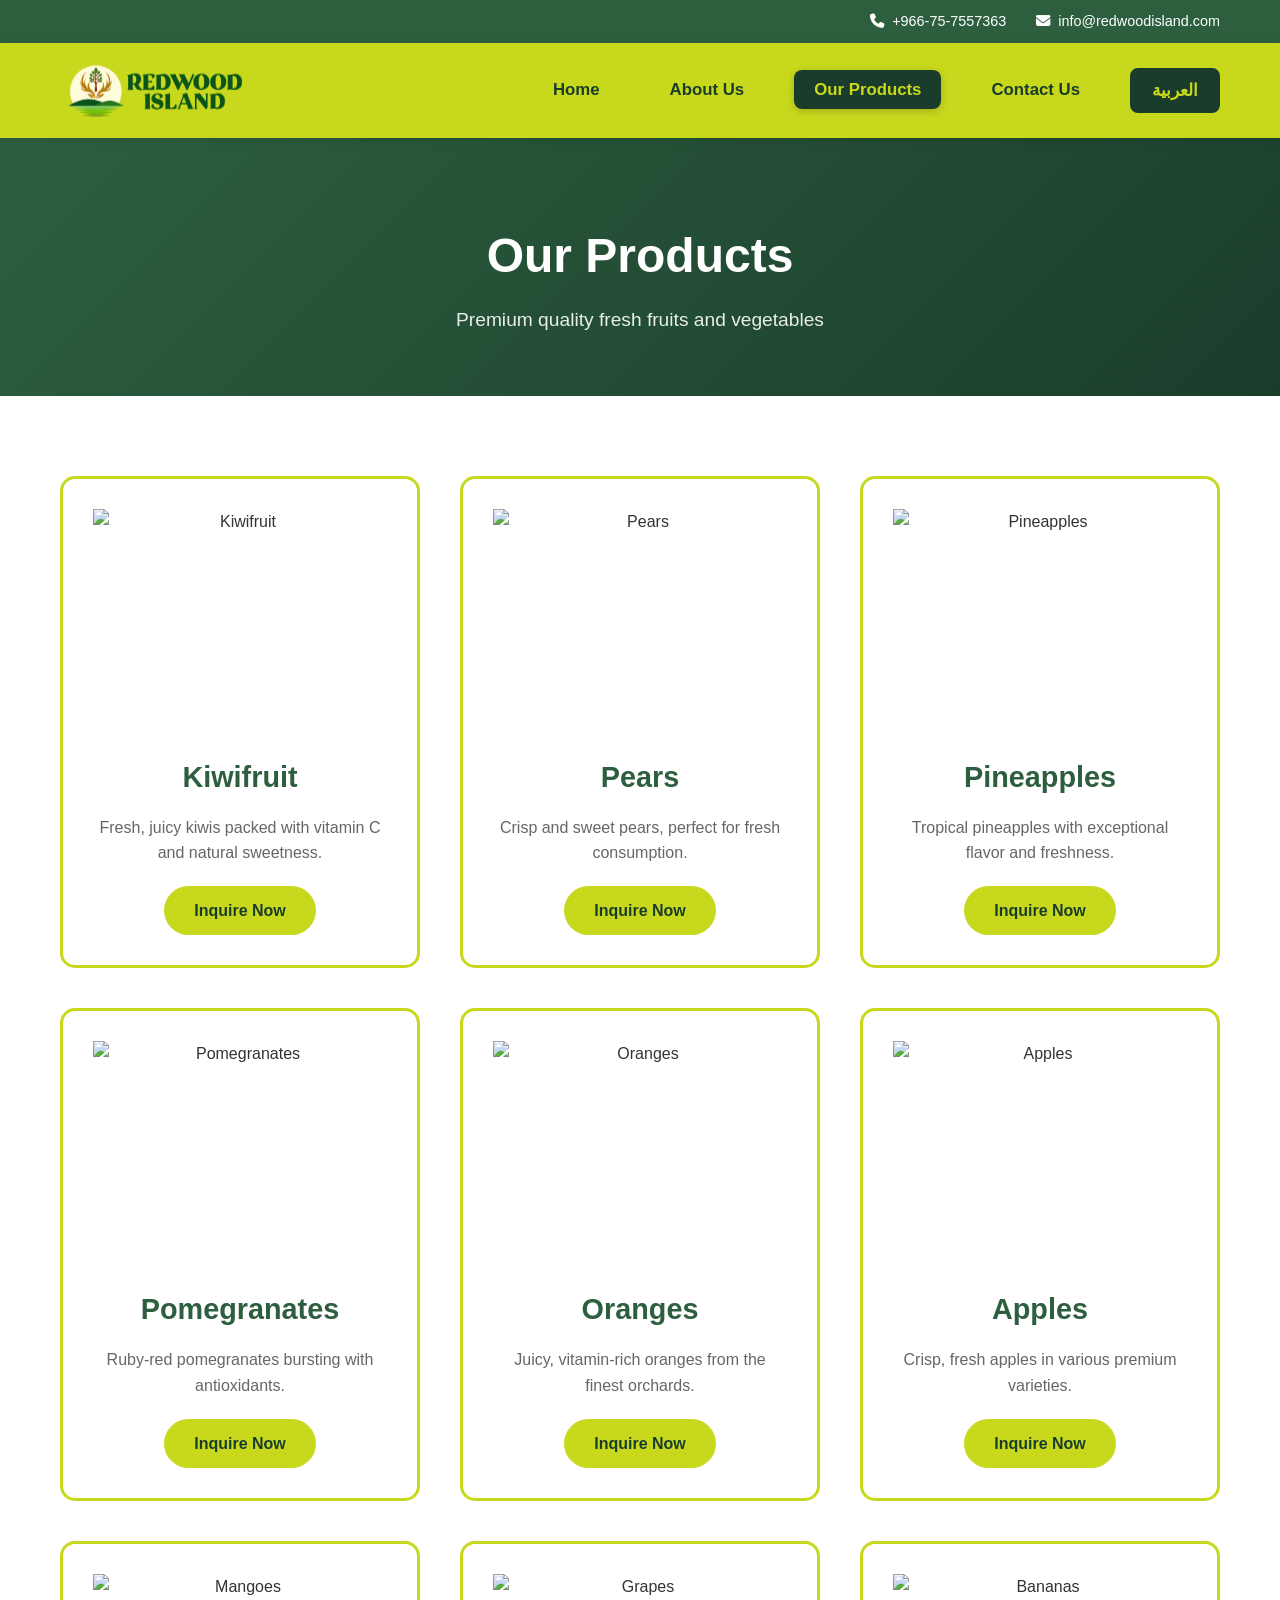
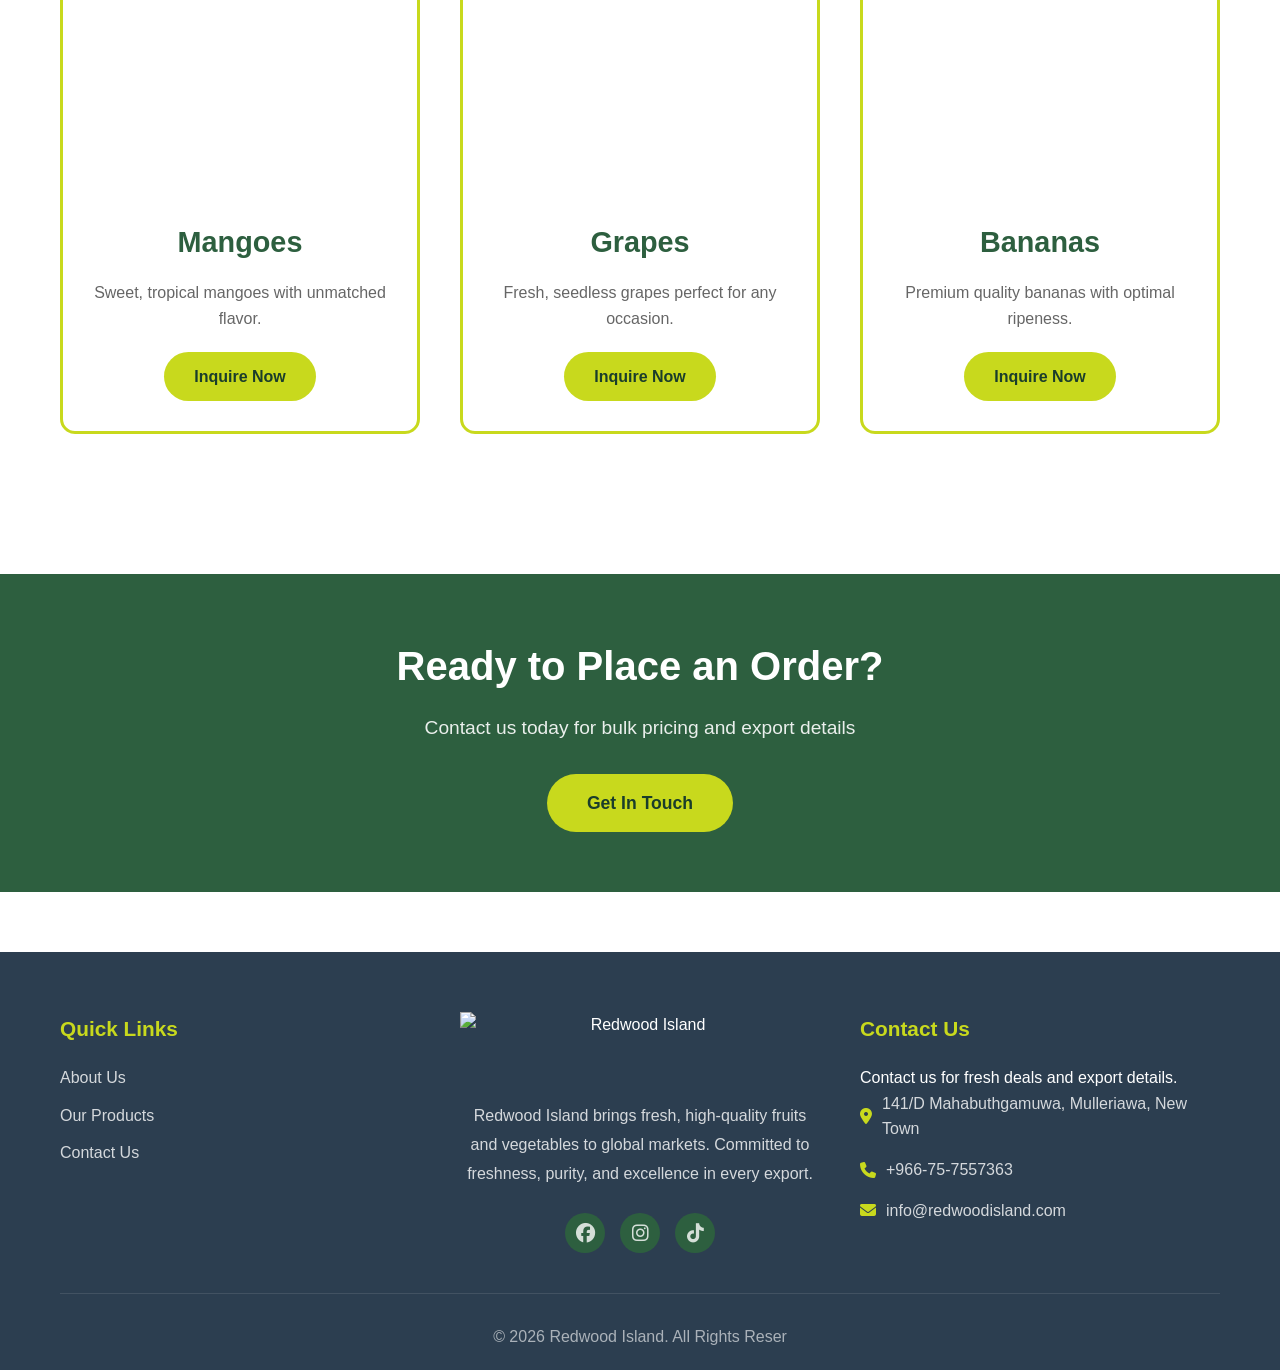
==== products.html @ e3a84aa1 "Add files via upload" ====
<!doctype html>
<html lang="en">
  <head>
    <meta charset="UTF-8" />
    <meta name="viewport" content="width=device-width, initial-scale=1.0" />
    <title>Our Products - Redwood Island</title>
    <link rel="stylesheet" href="css/style.css" />
    <link
      rel="stylesheet"
      href="https://cdnjs.cloudflare.com/ajax/libs/font-awesome/6.4.0/css/all.min.css"
    />
    <link rel="icon" type="image/png" href="images/logo/favicon.png" />
  </head>
  <body>
    <!-- Top Contact Bar -->
    <div class="top-bar">
      <div class="container">
        <div class="contact-info">
          <a href="tel:+966757557363"
            ><i class="fas fa-phone"></i> +966-75-7557363</a
          >
          <a href="mailto:info@redwoodisland.com"
            ><i class="fas fa-envelope"></i> info@redwoodisland.com</a
          >
        </div>
      </div>
    </div>

    <!-- Fixed Header -->
    <header class="header">
      <div class="container">
        <div class="header-content">
          <div class="logo">
            <a href="index.html">
              <img
                src="images/logo/logobackgroundless.png"
                alt="Redwood Island Logo"
              />
            </a>
          </div>

          <nav class="nav" id="navMenu">
            <ul class="nav-list">
              <li><a href="index.html">Home</a></li>
              <li><a href="about.html">About Us</a></li>
              <li><a href="products.html" class="active">Our Products</a></li>
              <li><a href="contact.html">Contact Us</a></li>
            </ul>

            <button class="translate-btn" id="translateBtn">
              <span class="lang-text">العربية</span>
            </button>
          </nav>

          <div class="hamburger" id="hamburger">
            <span></span>
            <span></span>
            <span></span>
          </div>
        </div>
      </div>
    </header>

    <!-- Page Header -->
    <section class="page-header">
      <div class="container">
        <h1>Our Products</h1>
        <p>Premium quality fresh fruits and vegetables</p>
      </div>
    </section>

    <!-- Products Grid -->
    <section class="products-grid-section">
      <div class="container">
        <div class="products-grid">
          <div class="product-item">
            <img src="images/products/kiwi.jpg" alt="Kiwifruit" />
            <h3>Kiwifruit</h3>
            <p>
              Fresh, juicy kiwis packed with vitamin C and natural sweetness.
            </p>
            <a href="contact.html" class="btn-primary">Inquire Now</a>
          </div>

          <div class="product-item">
            <img src="images/products/pears.jpg" alt="Pears" />
            <h3>Pears</h3>
            <p>Crisp and sweet pears, perfect for fresh consumption.</p>
            <a href="contact.html" class="btn-primary">Inquire Now</a>
          </div>

          <div class="product-item">
            <img src="images/products/pineapple.jpg" alt="Pineapples" />
            <h3>Pineapples</h3>
            <p>Tropical pineapples with exceptional flavor and freshness.</p>
            <a href="contact.html" class="btn-primary">Inquire Now</a>
          </div>

          <div class="product-item">
            <img src="images/products/pomegranate.jpg" alt="Pomegranates" />
            <h3>Pomegranates</h3>
            <p>Ruby-red pomegranates bursting with antioxidants.</p>
            <a href="contact.html" class="btn-primary">Inquire Now</a>
          </div>

          <div class="product-item">
            <img src="images/products/oranges.jpg" alt="Oranges" />
            <h3>Oranges</h3>
            <p>Juicy, vitamin-rich oranges from the finest orchards.</p>
            <a href="contact.html" class="btn-primary">Inquire Now</a>
          </div>

          <div class="product-item">
            <img src="images/products/apples.jpg" alt="Apples" />
            <h3>Apples</h3>
            <p>Crisp, fresh apples in various premium varieties.</p>
            <a href="contact.html" class="btn-primary">Inquire Now</a>
          </div>

          <div class="product-item">
            <img src="images/products/mangoes.jpg" alt="Mangoes" />
            <h3>Mangoes</h3>
            <p>Sweet, tropical mangoes with unmatched flavor.</p>
            <a href="contact.html" class="btn-primary">Inquire Now</a>
          </div>

          <div class="product-item">
            <img src="images/products/grapes.jpg" alt="Grapes" />
            <h3>Grapes</h3>
            <p>Fresh, seedless grapes perfect for any occasion.</p>
            <a href="contact.html" class="btn-primary">Inquire Now</a>
          </div>

          <div class="product-item">
            <img src="images/products/bananas.jpg" alt="Bananas" />
            <h3>Bananas</h3>
            <p>Premium quality bananas with optimal ripeness.</p>
            <a href="contact.html" class="btn-primary">Inquire Now</a>
          </div>
        </div>
      </div>
    </section>

    <!-- Call to Action -->
    <section class="cta-section">
      <div class="container">
        <h2>Ready to Place an Order?</h2>
        <p>Contact us today for bulk pricing and export details</p>
        <a href="contact.html" class="btn-primary-large">Get In Touch</a>
      </div>
    </section>

    <!-- Back to Top Button -->
    <button class="back-to-top" id="backToTop">
      <i class="fas fa-chevron-up"></i>
    </button>

    <!-- Footer -->
    <footer class="footer">
      <div class="container">
        <div class="footer-content">
          <div class="footer-col">
            <h3>Quick Links</h3>
            <ul>
              <li><a href="about.html">About Us</a></li>
              <li><a href="products.html">Our Products</a></li>
              <li><a href="contact.html">Contact Us</a></li>
            </ul>
          </div>

          <div class="footer-col footer-center">
            <div class="footer-logo">
              <img src="images/logo/logo-white.png" alt="Redwood Island" />
            </div>
            <p>
              Redwood Island brings fresh, high-quality fruits and vegetables to
              global markets. Committed to freshness, purity, and excellence in
              every export.
            </p>
            <div class="social-links">
              <a href="#" aria-label="Facebook"
                ><i class="fab fa-facebook"></i
              ></a>
              <a href="#" aria-label="Instagram"
                ><i class="fab fa-instagram"></i
              ></a>
              <a href="#" aria-label="TikTok"><i class="fab fa-tiktok"></i></a>
            </div>
          </div>

          <div class="footer-col">
            <h3>Contact Us</h3>
            <p>Contact us for fresh deals and export details.</p>
            <ul class="contact-list">
              <li>
                <i class="fas fa-map-marker-alt"></i> 141/D Mahabuthgamuwa,
                Mulleriawa, New Town
              </li>
              <li><i class="fas fa-phone"></i> +966-75-7557363</li>
              <li><i class="fas fa-envelope"></i> info@redwoodisland.com</li>
            </ul>
          </div>
        </div>

        <div class="footer-bottom">
          <p>&copy; 2026 Redwood Island. All Rights Reser</p>
        </div>
      </div>
    </footer>
    <script src="js/main.js"></script>
  </body>
</html>
---- css/style.css ----
/* ===================================
   REDWOOD ISLAND WEBSITE STYLES
   =================================== */

/* Reset & Base Styles */
* {
    margin: 0;
    padding: 0;
    box-sizing: border-box;
}

:root {
    --primary-green: #2d5f3f;
    --dark-green: #1a3d2b;
    --light-green: #4a7c59;
    --accent-yellow: #c8d91d;
    --white: #ffffff;
    --light-gray: #f8f9fa;
    --dark-gray: #2c3e50;
    --text-dark: #333333;
    --text-light: #666666;
}

body {
    font-family: 'Arial', 'Helvetica', sans-serif;
    line-height: 1.6;
    color: var(--text-dark);
    overflow-x: hidden;
}

html {
    scroll-behavior: smooth;
}

.container {
    max-width: 1200px;
    margin: 0 auto;
    padding: 0 20px;
}

img {
    max-width: 100%;
    height: auto;
    display: block;
}

a {
    text-decoration: none;
    color: inherit;
    transition: all 0.3s ease;
}

/* ===================================
   TOP CONTACT BAR
   =================================== */
.top-bar {
    background: var(--primary-green);
    color: var(--white);
    padding: 10px 0;
    font-size: 0.9rem;
}

.contact-info {
    display: flex;
    justify-content: flex-end;
    gap: 30px;
}

.contact-info a {
    color: var(--white);
    display: flex;
    align-items: center;
    gap: 8px;
}

.contact-info a:hover {
    color: var(--accent-yellow);
}

/* ===================================
   HEADER (FIXED)
   =================================== */
.header {
    background: var(--accent-yellow);
    padding: 20px 0;
    position: sticky;
    top: 0;
    z-index: 1000;
    box-shadow: 0 2px 10px rgba(0,0,0,0.1);
}

.header-content {
    display: flex;
    justify-content: space-between;
    align-items: center;
}
.logo {
    display: flex;
    align-items: center;
    height: 100%;
}

.logo img {
    height: 55px;
    width: auto;
    transform: scale(3.5)translateY(-1px);     /* increase visual size */
    transform-origin: left center;
}

/* Navigation */
/*
.nav {
    display: flex;
    align-items: center;
    gap: 30px;
}
.nav-list {
    display: flex;
    list-style: none;
    gap: 30px;
    align-items: center;
    margin: 0;
}

.nav-list a {
    color: var(--white);
    font-weight: 500;
    font-size: 1rem;
    padding: 8px 15px;
    border-radius: 5px;
    transition: all 0.3s ease;
}

.nav-list a:hover,
.nav-list a.active {
    background: var(--accent-yellow);
    color: var(--dark-green);
}
*/
/* Translation Button */
/*
.translate-btn {
    background: var(--dark-green);
    color: var(--accent-yellow);
    border: none;
    padding: 8px 15px;
    border-radius: 5px;
    font-weight: 500;
    cursor: pointer;
    font-size: 1rem;
    transition: all 0.3s ease;
    margin: 0px;
}

.translate-btn:hover {
    background: var(--dark-green);
    color: var(--accent-yellow);
    transform: scale(1.05);
}*/
/* Navigation */
.nav {
    display: flex;
    align-items: center;
    gap: 30px;
}

.nav-list {
    display: flex;
    list-style: none;
    gap: 30px;
    align-items: center;
    margin: 0;
}

.nav-list a {
    color: var(--dark-green);
    font-weight: 600;
    font-size: 1.05rem;
    padding: 10px 20px;
    border-radius: 8px;
    transition: all 0.3s ease;
    position: relative;
}

/* Hover effect with background */
.nav-list a:hover {
    background: var(--dark-green);
    color: var(--white);
    transform: translateY(-2px);
    box-shadow: 0 4px 12px rgba(0,0,0,0.15);
}

/* Active/Current page styling */
.nav-list a.active {
    background: var(--dark-green);
    color: var(--accent-yellow);
    box-shadow: 0 2px 8px rgba(0,0,0,0.2);
}

/* Translation Button */
.translate-btn {
    background: var(--dark-green);
    color: var(--accent-yellow);
    border: 2px solid var(--dark-green);
    padding: 10px 20px;
    border-radius: 8px;
    font-weight: 600;
    cursor: pointer;
    font-size: 1.05rem;
    transition: all 0.3s ease;
    margin: 0;
}

.translate-btn:hover {
    background: transparent;
    color: var(--dark-green);
    transform: translateY(-2px);
    box-shadow: 0 4px 12px rgba(0,0,0,0.15);
}


/* Hamburger Menu (Mobile) */
.hamburger {
    display: none;
    flex-direction: column;
    cursor: pointer;
    gap: 5px;
    z-index: 1001;
    position: relative;
}

.hamburger span {
    width: 30px;
    height: 3px;
    background: var(--white);
    transition: all 0.3s ease;
    border-radius: 2px;
}

/* ===================================
   HERO SLIDER
   =================================== */
.hero-slider {
    position: relative;
    height: 600px;
    overflow: hidden;
}

.slider-container {
    position: relative;
    height: 100%;
}

.slide {
    position: absolute;
    width: 100%;
    height: 100%;
    opacity: 0;
    transition: opacity 1s ease-in-out;
}

.slide.active {
    opacity: 1;
}

.slide img {
    width: 100%;
    height: 100%;
    object-fit: cover;
}

.slide-content {
    position: absolute;
    top: 50%;
    right: 5%;
    left: auto;
    transform: translateY(-50%);
    text-align: right;
    color: var(--white);
    text-shadow: 2px 2px 10px rgba(0,0,0,0.5);
    max-width: 550px;      /* Prevents text from stretching into the image fruit area */
    opacity: 0;            /* Start invisible for the animation */
}
/* This triggers the animation when the slide is active */
.slide.active .slide-content {
    animation: fadeLeft 1.2s ease-out forwards;
    animation-delay: 0.3s; /* Slight delay so it starts after the image appears */
}

/* The animation logic: moves from left (-50px) to its final position */
@keyframes fadeLeft {
    from {
        opacity: 0;
        transform: translate(-50px, -50%); /* Start 50px to the left */
    }
    to {
        opacity: 1;
        transform: translate(0, -50%);     /* End at original position */
    }
    
}
/* Special positioning for slide 2 - centered and higher */
.slide:nth-child(2) .slide-content {
    top: 25%;
    left: 50%;
    right: auto;
    transform: translate(-50%, -50%);
    text-align: center;
    max-width: 700px;
}

/* Override animation for slide 2 */
.slide:nth-child(2).active .slide-content {
    animation: fadeCenter 1.2s ease-out forwards;
    animation-delay: 0.3s;
}
/* Special positioning for slide 3 - left side to avoid person */
.slide:nth-child(3) .slide-content {
    top: 50%;
    left: 7%;
    right: auto;
    transform: translateY(-50%);
    text-align: left;
    max-width: 500px;

}

/* Override animation for slide 3 */
.slide:nth-child(3).active .slide-content {
    animation: fadeRight 1.2s ease-out forwards;
    animation-delay: 0.3s;
}
.slide:nth-child(4) .slide-content {
    top: 80%;
    left: auto;
    right: 5%;
    transform: translateY(-50%);
    text-align: right;
    max-width: 500px;

}

/* Override animation for slide 3 */
.slide:nth-child(4).active .slide-content {
    animation: fadeRight 1.2s ease-out forwards;
    animation-delay: 0.3s;
}
/* Specific colors for Slide 3 */
.slide:nth-child(3) .slide-content h1 {
    color: var(--accent-yellow); 
}
.slide:nth-child(3) .slide-content h2 {
    color: var(--white);
}

/* Specific colors for Slide 4 */
.slide:nth-child(4) .slide-content h1 {
    color: var(--accent-yellow);
}
.slide:nth-child(4) .slide-content h2 {
    color: var(--white);
}

@keyframes fadeRight {
    from {
        opacity: 0;
        transform: translate(50px, -50%);
    }
    to {
        opacity: 1;
        transform: translate(0, -50%);
    }
}

@keyframes fadeCenter {
    from {
        opacity: 0;
        transform: translate(-50%, calc(-50% + 20px));
    }
    to {
        opacity: 1;
        transform: translate(-50%, -50%);
    }
}
.slide-content h1 {
    font-size: 3.5rem;
    font-weight: 700;
    color: var(--primary-green);
    margin-bottom: 10px;
}

.slide-content h2 {
    font-size: 2.5rem;
    font-weight: 600;
    color: var(--dark-green);
}

/* Slider Controls */
.slider-btn {
    position: absolute;
    top: 50%;
    transform: translateY(-50%);
    background: rgba(255,255,255,0.8);
    border: none;
    width: 50px;
    height: 50px;
    border-radius: 50%;
    cursor: pointer;
    font-size: 1.5rem;
    color: var(--dark-green);
    transition: all 0.3s ease;
    z-index: 10;
}

.slider-btn:hover {
    background: var(--accent-yellow);
}

.slider-btn.prev {
    left: 20px;
}

.slider-btn.next {
    right: 20px;
}

/* Slider Indicators */
.slider-indicators {
    position: absolute;
    bottom: 20px;
    left: 50%;
    transform: translateX(-50%);
    display: flex;
    gap: 10px;
    z-index: 10;
}

.indicator {
    width: 12px;
    height: 12px;
    border-radius: 50%;
    background: rgba(255,255,255,0.5);
    cursor: pointer;
    transition: all 0.3s ease;
}

.indicator.active {
    background: var(--accent-yellow);
    width: 30px;
    border-radius: 6px;
}

/* ===================================
   COMPANY BRIEF SECTION
   =================================== */
.company-brief {
    padding: 80px 0;
    background: var(--white);
}

.brief-content {
    display: grid;
    grid-template-columns: 1fr 1fr;
    gap: 60px;
    align-items: center;
}

.brief-image img {
    border-radius: 10px;
    box-shadow: 0 10px 30px rgba(0,0,0,0.1);
}

.brief-text h2 {
    font-size: 1.5rem;
    color: var(--primary-green);
    margin-bottom: 5px;
}

.brief-text h1 {
    font-size: 3rem;
    color: var(--primary-green);
    margin-bottom: 5px;
}

.brief-text h3 {
    font-size: 1.8rem;
    color: var(--dark-green);
    margin-bottom: 20px;
}

.brief-text p {
    color: var(--text-light);
    margin-bottom: 30px;
    line-height: 1.8;
}

.btn-primary {
    display: inline-block;
    background: var(--accent-yellow);
    color: var(--dark-green);
    padding: 12px 30px;
    border-radius: 25px;
    font-weight: 600;
    transition: all 0.3s ease;
}

.btn-primary:hover {
    background: var(--dark-green);
    color: var(--accent-yellow);
    transform: translateY(-2px);
    box-shadow: 0 5px 15px rgba(0,0,0,0.2);
}

/* ===================================
   INFO BLOCKS SECTION
   =================================== */
.info-blocks {
    padding: 60px 0;
    background: var(--light-gray);
}

.blocks-grid {
    display: grid;
    grid-template-columns: repeat(3, 1fr);
    gap: 30px;
}

.info-block {
    padding: 40px 30px;
    border-radius: 10px;
    color: var(--white);
    text-align: center;
}

.info-block.block-green {
    background: var(--primary-green);
}

.info-block.block-yellow {
    background: var(--accent-yellow);
    color: var(--dark-green);
}

.info-block h3 {
    font-size: 1.8rem;
    margin-bottom: 20px;
    font-style: italic;
}

.info-block p {
    line-height: 1.8;
    font-size: 0.95rem;
}

/* ===================================
   CUSTOMERS SECTION
   =================================== */
.customers-section {
    padding: 80px 0;
    background: var(--white);
    text-align: center;
}

.customers-section h2 {
    font-size: 2.5rem;
    color: var(--primary-green);
    margin-bottom: 10px;
    font-style: italic;
}

.section-subtitle {
    color: var(--text-light);
    margin-bottom: 50px;
}

.customers-slider {
    position: relative;
    max-width: 1000px;
    margin: 0 auto;
}

.customers-track {
    display: grid;
    grid-template-columns: repeat(4, 1fr);
    gap: 40px;
    align-items: center;
}

.customer-logo {
    padding: 20px;
    background: var(--white);
    border: 2px solid var(--light-gray);
    border-radius: 10px;
    transition: all 0.3s ease;
}

.customer-logo:hover {
    transform: translateY(-5px);
    box-shadow: 0 10px 20px rgba(0,0,0,0.1);
}

.customer-logo img {
    max-height: 80px;
    margin: 0 auto;
    object-fit: contain;
}

/* ===================================
   PRODUCTS SHOWCASE SECTION
   =================================== */
.products-showcase {
    padding: 80px 0;
    background: var(--light-gray);
    text-align: center;
}

.products-showcase h2 {
    font-size: 2.5rem;
    color: var(--primary-green);
    margin-bottom: 10px;
    font-style: italic;
}

.products-slider {
    position: relative;
    max-width: 1100px;
    margin: 0 auto;
    padding: 0 60px;
}

.products-track {
    display: grid;
    grid-template-columns: repeat(4, 1fr);
    gap: 30px;
}

.product-card {
    background: var(--white);
    border: 3px solid var(--accent-yellow);
    border-radius: 15px;
    padding: 20px;
    text-align: center;
    transition: all 0.3s ease;
}

.product-card:hover {
    transform: translateY(-10px);
    box-shadow: 0 15px 30px rgba(0,0,0,0.15);
}

.product-card img {
    height: 200px;
    object-fit: contain;
    margin: 0 auto 20px;
}

.product-card h3 {
    font-size: 1.5rem;
    color: var(--primary-green);
    margin-bottom: 15px;
    font-style: italic;
}

.btn-view {
    display: inline-block;
    background: var(--accent-yellow);
    color: var(--dark-green);
    padding: 10px 25px;
    border-radius: 20px;
    font-weight: 600;
    transition: all 0.3s ease;
}

.btn-view:hover {
    background: var(--dark-green);
    color: var(--accent-yellow);
}

/* ===================================
   PAGE HEADER (FOR INNER PAGES)
   =================================== */
.page-header {
    background: linear-gradient(135deg, var(--primary-green), var(--dark-green));
    color: var(--white);
    padding: 80px 0 60px;
    text-align: center;
}

.page-header h1 {
    font-size: 3rem;
    margin-bottom: 10px;
}

.page-header p {
    font-size: 1.2rem;
    opacity: 0.9;
}

/* ===================================
   ABOUT PAGE STYLES
   =================================== */
.about-content {
    padding: 80px 0;
}

.about-grid {
    display: grid;
    grid-template-columns: 1fr 1fr;
    gap: 60px;
    align-items: center;
    margin-bottom: 60px;
}

.about-text h2 {
    font-size: 2rem;
    color: var(--primary-green);
    margin-bottom: 15px;
    margin-top: 30px;
}

.about-text h2:first-child {
    margin-top: 0;
}

.about-text p {
    color: var(--text-light);
    line-height: 1.8;
    margin-bottom: 20px;
}

.about-image img {
    border-radius: 10px;
    box-shadow: 0 10px 30px rgba(0,0,0,0.1);
}

.values-section {
    text-align: center;
    padding: 60px 0;
    background: var(--light-gray);
    border-radius: 10px;
}

.values-section h2 {
    font-size: 2.5rem;
    color: var(--primary-green);
    margin-bottom: 50px;
}

.values-grid {
    display: grid;
    grid-template-columns: repeat(4, 1fr);
    gap: 30px;
}

.value-card {
    padding: 30px 20px;
    background: var(--white);
    border-radius: 10px;
    transition: all 0.3s ease;
}

.value-card:hover {
    transform: translateY(-5px);
    box-shadow: 0 10px 20px rgba(0,0,0,0.1);
}

.value-card i {
    font-size: 3rem;
    color: var(--primary-green);
    margin-bottom: 20px;
}

.value-card h3 {
    font-size: 1.3rem;
    color: var(--dark-green);
    margin-bottom: 10px;
}

.value-card p {
    color: var(--text-light);
    font-size: 0.95rem;
}

/* ===================================
   PRODUCTS PAGE STYLES
   =================================== */
.products-grid-section {
    padding: 80px 0;
}

.products-grid {
    display: grid;
    grid-template-columns: repeat(3, 1fr);
    gap: 40px;
}

.product-item {
    background: var(--white);
    border: 3px solid var(--accent-yellow);
    border-radius: 15px;
    padding: 30px;
    text-align: center;
    transition: all 0.3s ease;
}

.product-item:hover {
    transform: translateY(-10px);
    box-shadow: 0 15px 30px rgba(0,0,0,0.15);
}

.product-item img {
    height: 220px;
    object-fit: contain;
    margin: 0 auto 25px;
}

.product-item h3 {
    font-size: 1.8rem;
    color: var(--primary-green);
    margin-bottom: 15px;
}

.product-item p {
    color: var(--text-light);
    margin-bottom: 20px;
    line-height: 1.6;
}

/* Call to Action */
.cta-section {
    background: var(--primary-green);
    color: var(--white);
    text-align: center;
    padding: 60px 20px;
    margin: 60px 0;
}

.cta-section h2 {
    font-size: 2.5rem;
    margin-bottom: 15px;
}

.cta-section p {
    font-size: 1.2rem;
    margin-bottom: 30px;
    opacity: 0.9;
}

.btn-primary-large {
    display: inline-block;
    background: var(--accent-yellow);
    color: var(--dark-green);
    padding: 15px 40px;
    border-radius: 30px;
    font-weight: 600;
    font-size: 1.1rem;
    transition: all 0.3s ease;
}

.btn-primary-large:hover {
    background: var(--white);
    transform: scale(1.05);
}

/* ===================================
   CONTACT PAGE STYLES
   =================================== */
.contact-section {
    padding: 80px 0;
}

/* New Contact Display Grid */
.contact-display-grid {
    display: grid;
    grid-template-columns: 2fr 1fr;
    gap: 60px;
}

.contact-cards {
    display: grid;
    grid-template-columns: repeat(2, 1fr);
    gap: 30px;
}

.contact-card {
    background: var(--white);
    border: 3px solid var(--accent-yellow);
    border-radius: 15px;
    padding: 40px 30px;
    text-align: center;
    transition: all 0.3s ease;
}

.contact-card:hover {
    transform: translateY(-5px);
    box-shadow: 0 10px 30px rgba(0,0,0,0.15);
    border-color: var(--primary-green);
}

.card-icon {
    width: 80px;
    height: 80px;
    background: linear-gradient(135deg, var(--primary-green), var(--light-green));
    border-radius: 50%;
    display: flex;
    align-items: center;
    justify-content: center;
    margin: 0 auto 20px;
}

.card-icon i {
    font-size: 2rem;
    color: var(--white);
}

.contact-card h3 {
    font-size: 1.3rem;
    color: var(--dark-green);
    margin-bottom: 10px;
}

.contact-card p {
    color: var(--text-light);
    font-size: 1rem;
}

.contact-card a {
    color: var(--primary-green);
    font-weight: 600;
}

.contact-card a:hover {
    color: var(--accent-yellow);
}

/* Contact Info Section */
.contact-info-section {
    background: var(--light-gray);
    padding: 40px 30px;
    border-radius: 15px;
}

.contact-info-section h2 {
    font-size: 2rem;
    color: var(--primary-green);
    margin-bottom: 15px;
}

.contact-description {
    color: var(--text-light);
    line-height: 1.8;
    margin-bottom: 30px;
}

.business-hours {
    background: var(--white);
    padding: 25px;
    border-radius: 10px;
    margin-bottom: 30px;
}

.business-hours h3 {
    font-size: 1.2rem;
    color: var(--dark-green);
    margin-bottom: 15px;
    display: flex;
    align-items: center;
    gap: 10px;
}

.business-hours h3 i {
    color: var(--accent-yellow);
}

.business-hours ul {
    list-style: none;
}

.business-hours li {
    padding: 8px 0;
    color: var(--text-light);
    border-bottom: 1px solid #eee;
}

.business-hours li:last-child {
    border-bottom: none;
}

.social-section {
    text-align: center;
}

.social-section h3 {
    font-size: 1.2rem;
    color: var(--dark-green);
    margin-bottom: 20px;
}

.social-icons-large {
    display: flex;
    justify-content: center;
    gap: 20px;
}

.social-icons-large a {
    width: 55px;
    height: 55px;
    border-radius: 50%;
    background: var(--primary-green);
    color: var(--white);
    display: flex;
    align-items: center;
    justify-content: center;
    font-size: 1.5rem;
    transition: all 0.3s ease;
}

.social-icons-large a:hover {
    background: var(--accent-yellow);
    color: var(--dark-green);
    transform: scale(1.1);
}

/* Old Contact Styles (keeping for compatibility) */
.contact-grid {
    display: grid;
    grid-template-columns: 1.5fr 1fr;
    gap: 60px;
}

.contact-form-wrapper h2,
.contact-info-wrapper h2 {
    font-size: 2rem;
    color: var(--primary-green);
    margin-bottom: 30px;
}

/* Form Styles */
.form-group {
    margin-bottom: 25px;
}

.form-group label {
    display: block;
    margin-bottom: 8px;
    color: var(--dark-green);
    font-weight: 600;
}

.form-group input,
.form-group textarea {
    width: 100%;
    padding: 12px 15px;
    border: 2px solid #ddd;
    border-radius: 5px;
    font-family: inherit;
    font-size: 1rem;
    transition: all 0.3s ease;
}

.form-group input:focus,
.form-group textarea:focus {
    outline: none;
    border-color: var(--primary-green);
}

.contact-form button {
    width: 100%;
    background: var(--accent-yellow);
    color: var(--dark-green);
    border: none;
    padding: 15px;
    border-radius: 5px;
    font-size: 1.1rem;
    font-weight: 600;
    cursor: pointer;
    transition: all 0.3s ease;
}

.contact-form button:hover {
    background: var(--dark-green);
    color: var(--accent-yellow);
}

/* Contact Info */
.info-item {
    display: flex;
    gap: 20px;
    margin-bottom: 30px;
    align-items: flex-start;
}

.info-item i {
    font-size: 1.8rem;
    color: var(--primary-green);
    margin-top: 5px;
}

.info-item h3 {
    font-size: 1.2rem;
    color: var(--dark-green);
    margin-bottom: 5px;
}

.info-item p,
.info-item a {
    color: var(--text-light);
}

.info-item a:hover {
    color: var(--primary-green);
}

.social-links-contact {
    margin-top: 40px;
}

.social-links-contact h3 {
    font-size: 1.2rem;
    color: var(--dark-green);
    margin-bottom: 15px;
}

.social-icons {
    display: flex;
    gap: 15px;
}

.social-icons a {
    width: 45px;
    height: 45px;
    border-radius: 50%;
    background: var(--primary-green);
    color: var(--white);
    display: flex;
    align-items: center;
    justify-content: center;
    font-size: 1.3rem;
    transition: all 0.3s ease;
}

.social-icons a:hover {
    background: var(--accent-yellow);
    color: var(--dark-green);
    transform: scale(1.1);
}

/* ===================================
   FOOTER
   =================================== */
.footer {
    background: var(--dark-gray);
    color: var(--white);
    padding: 60px 0 20px;
}

.footer-content {
    display: grid;
    grid-template-columns: repeat(3, 1fr);
    gap: 40px;
    margin-bottom: 40px;
}

.footer-col h3 {
    font-size: 1.3rem;
    margin-bottom: 20px;
    color: var(--accent-yellow);
}

.footer-col ul {
    list-style: none;
}

.footer-col li {
    margin-bottom: 12px;
}

.footer-col a {
    color: rgba(255,255,255,0.8);
    transition: all 0.3s ease;
}

.footer-col a:hover {
    color: var(--accent-yellow);
    padding-left: 5px;
}

.footer-center {
    text-align: center;
}

.footer-logo {
    margin-bottom: 20px;
}

.footer-logo img {
    height: 70px;
    margin: 0 auto;
}

.footer-center p {
    color: rgba(255,255,255,0.8);
    line-height: 1.8;
    margin-bottom: 25px;
}

.social-links {
    display: flex;
    justify-content: center;
    gap: 15px;
}

.social-links a {
    width: 40px;
    height: 40px;
    border-radius: 50%;
    background: var(--primary-green);
    display: flex;
    align-items: center;
    justify-content: center;
    font-size: 1.2rem;
    transition: all 0.3s ease;
}

.social-links a:hover {
    background: var(--accent-yellow);
    color: var(--dark-green);
    transform: scale(1.1);
}

.contact-list {
    list-style: none;
}

.contact-list li {
    display: flex;
    align-items: center;
    gap: 10px;
    margin-bottom: 15px;
    color: rgba(255,255,255,0.8);
}

.contact-list i {
    color: var(--accent-yellow);
}

.footer-bottom {
    text-align: center;
    padding-top: 30px;
    border-top: 1px solid rgba(255,255,255,0.1);
    color: rgba(255,255,255,0.6);
}

/* ===================================
   BACK TO TOP BUTTON
   =================================== */
.back-to-top {
    position: fixed;
    bottom: 30px;
    right: 30px;
    width: 50px;
    height: 50px;
    border-radius: 50%;
    background: var(--primary-green);
    color: var(--white);
    border: none;
    font-size: 1.3rem;
    cursor: pointer;
    opacity: 0;
    visibility: hidden;
    transition: all 0.3s ease;
    z-index: 999;
}

.back-to-top.show {
    opacity: 1;
    visibility: visible;
}

.back-to-top:hover {
    background: var(--accent-yellow);
    color: var(--dark-green);
    transform: translateY(-5px);
}

/* ===================================
   WHATSAPP FLOAT BUTTON
   =================================== */
.whatsapp-float {
    position: fixed;
    bottom: 100px;
    right: 30px;
    width: 60px;
    height: 60px;
    border-radius: 50%;
    background: #25D366;
    color: var(--white);
    display: flex;
    align-items: center;
    justify-content: center;
    font-size: 2rem;
    box-shadow: 0 5px 20px rgba(0,0,0,0.3);
    transition: all 0.3s ease;
    z-index: 998;
}

.whatsapp-float:hover {
    transform: scale(1.1);
    box-shadow: 0 8px 25px rgba(0,0,0,0.4);
}

/* ===================================
   RESPONSIVE DESIGN
   =================================== */

@media (max-width: 1024px) {
    .blocks-grid {
        grid-template-columns: 1fr;
        gap: 20px;
    }
    
    .products-track {
        grid-template-columns: repeat(2, 1fr);
    }
    
    .customers-track {
        grid-template-columns: repeat(3, 1fr);
    }
    
    .values-grid {
        grid-template-columns: repeat(2, 1fr);
    }
}

@media (max-width: 768px) {
    /* Header Mobile */
    .nav {
        position: fixed;
        top: 0;
        right: -100%;
        width: 70%;
        height: 100vh;
        background: var(--dark-green);
        padding: 80px 30px 30px;
        transition: right 0.3s ease;
        z-index: 999;
    }
    
    .nav.active {
        right: 0;
    }
    
    .nav-list {
        flex-direction: column;
        gap: 20px;
        align-items: flex-start;
    }
    
    .translate-btn {
        margin-left: 0;
        margin-top: 20px;
        width: 100%;
    }
    
    .hamburger {
        display: flex;
        z-index: 1000;
    }
    
    /* Top Bar Mobile */
    .contact-info {
        flex-direction: column;
        gap: 10px;
        font-size: 0.8rem;
    }
    
    /* Hero Slider Mobile */
    .hero-slider {
        height: 400px;
    }
    .slide-content {
    /* 1. Position it on the right */
        right: 5%;
        left: auto;           /* Removes the left-side pull */
        
        /* 2. Force the stack */
        width: 50%;         /* Tight width forces words to wrap and stack */
        max-width: 260px;       /* Safety net to prevent it from getting too wide */
        
        /* 3. Alignment */
        text-align: right;    /* Keeps the stack flush against the right edge */
        transform: translateY(-50%);
        top: 55%;             /* Adjust vertically to stay in the yellow space */
}
    .slide-content h1 {
        /* Keep your font size but ensure the line height allows for stacking */
        font-size: 2rem;      /* You can keep this at your preferred size */
        line-height: 1.25;     /* Tightens the vertical space between stacked words */
        word-spacing: normal;  /* Force every single word onto a new line if desired */
    }
    
    .slide-content h2 {
        font-size: 1.5rem;

    }
    .slide:nth-child(3) .slide-content {
    top: 30%;
    left: 50%;
    right: auto;
    transform: translate(-50%, -50%);
    text-align: center;
    max-width: 700px;
}
    /* Company Brief Mobile */
    .brief-content {
        grid-template-columns: 1fr;
        gap: 30px;
    }
    
    .brief-text h1 {
        font-size: 2rem;
    }
    
    /* Products Mobile */
    .products-track,
    .products-grid {
        grid-template-columns: 1fr;
    }
    
    .products-slider {
        padding: 0 20px;
    }
    
    /* Customers Mobile */
    .customers-track {
        grid-template-columns: repeat(2, 1fr);
        gap: 20px;
    }
    
    /* About Mobile */
    .about-grid {
        grid-template-columns: 1fr;
        gap: 30px;
    }
    
    .values-grid {
        grid-template-columns: 1fr;
    }
    
    /* Contact Mobile */
    .contact-grid {
        grid-template-columns: 1fr;
    }
    
    .contact-display-grid {
        grid-template-columns: 1fr;
        gap: 40px;
    }
    
    .contact-cards {
        grid-template-columns: 1fr;
    }
    
    /* Footer Mobile */
    .footer-content {
        grid-template-columns: 1fr;
        gap: 30px;
        text-align: center;
    }
    
    .footer-col a:hover {
        padding-left: 0;
    }
    
    .social-links {
        justify-content: center;
    }
    
    /* Buttons Mobile */
    .slider-btn {
        width: 40px;
        height: 40px;
        font-size: 1rem;
    }
    
    .slider-btn.prev {
        left: 10px;
    }
    
    .slider-btn.next {
        right: 10px;
    }
}

@media (max-width: 480px) {
    .logo img {
        height: 45px;
        transform: scale(2) translateY(0); /* Much smaller for phones */
    }
    
    .page-header h1 {
        font-size: 2rem;
    }
    
    .slide-content h1 {
        font-size: 1.5rem;
    }
    
    .slide-content h2 {
        font-size: 1.2rem;
    }
    
    .info-block {
        padding: 30px 20px;
    }
    
    .whatsapp-float {
        width: 50px;
        height: 50px;
        font-size: 1.5rem;
        bottom: 80px;
        right: 20px;
    }
    
    .back-to-top {
        right: 20px;
        bottom: 20px;
        width: 45px;
        height: 45px;
    }
}
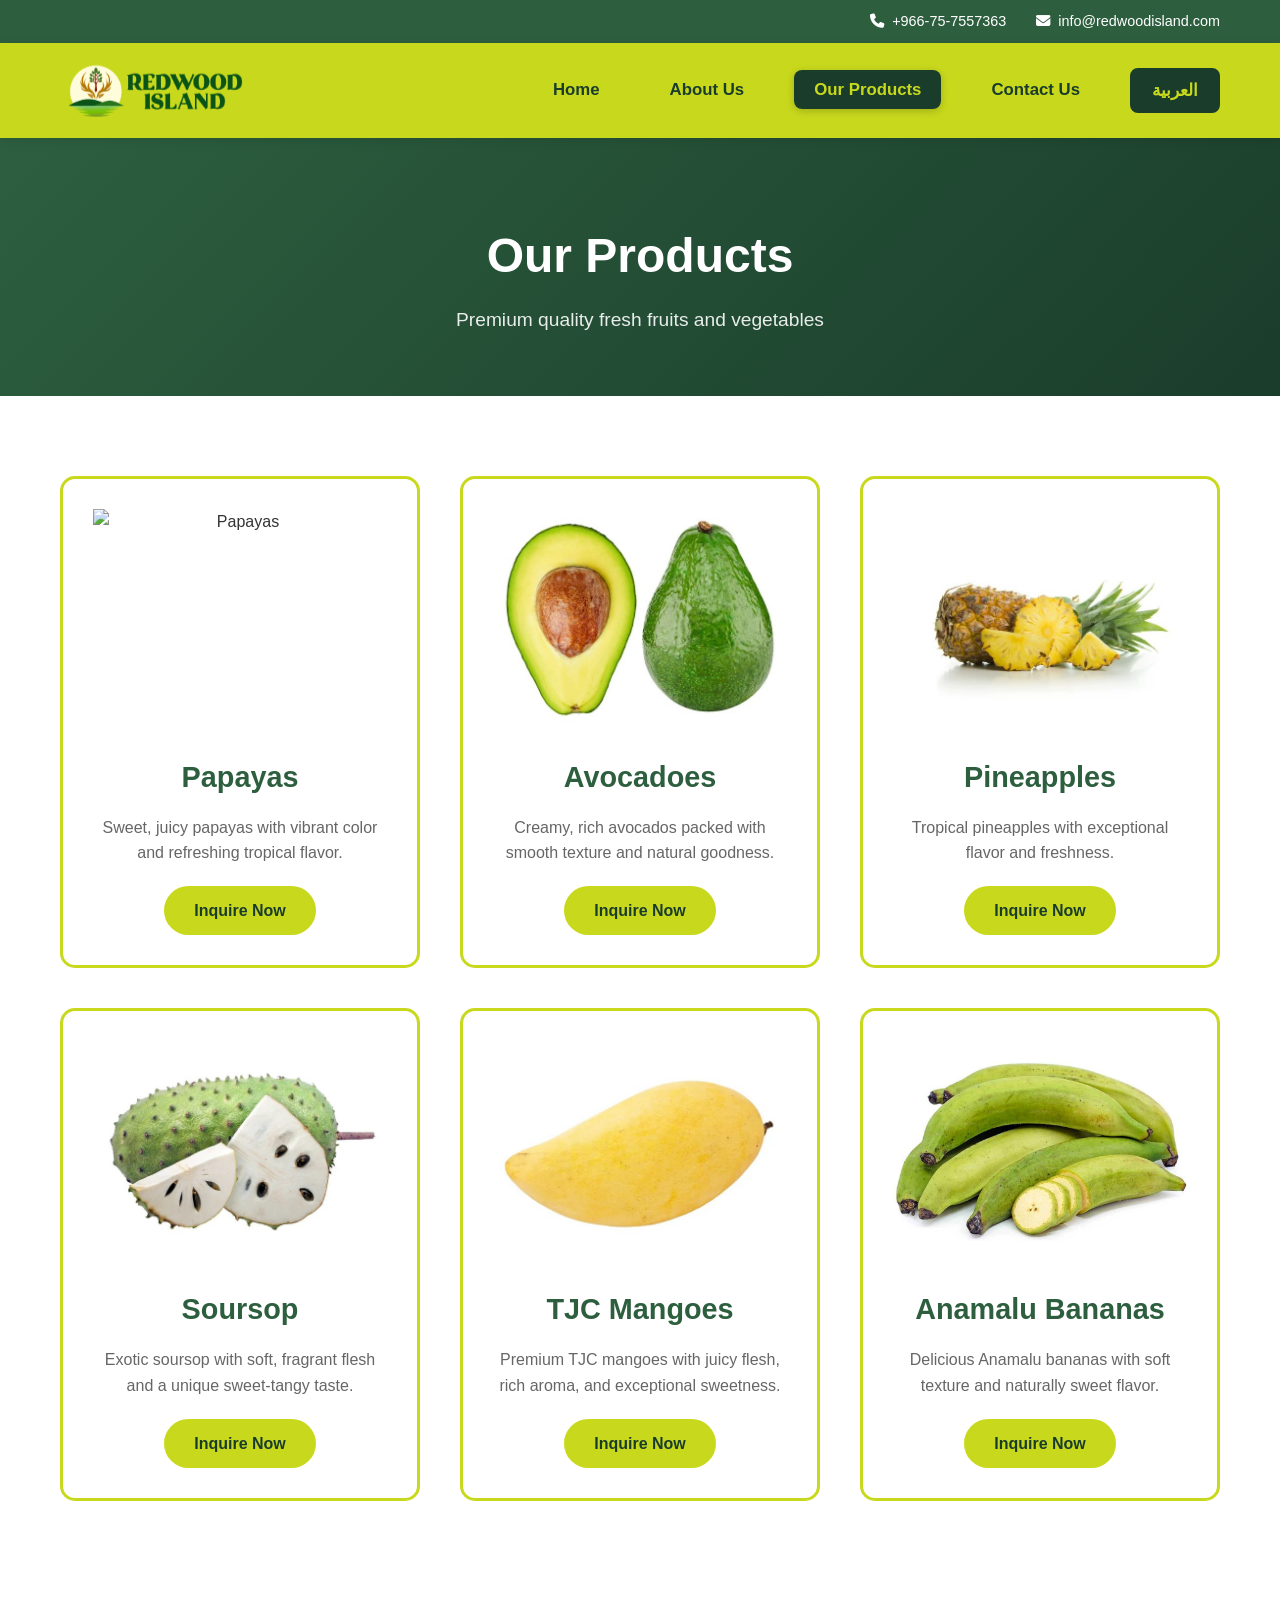
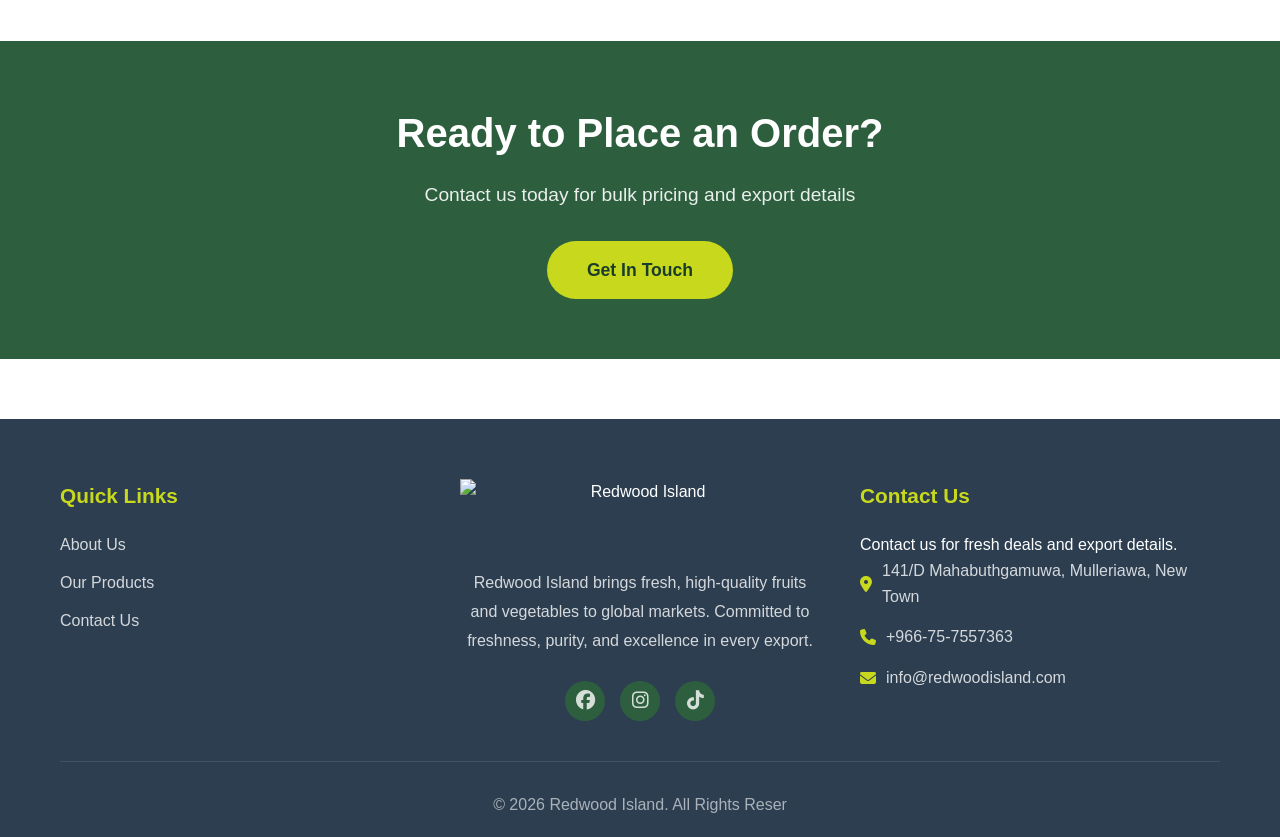
==== commit 8f795333: "Add files via upload" ====
--- a/products.html
+++ b/products.html
@@ -74,67 +74,62 @@
       <div class="container">
         <div class="products-grid">
           <div class="product-item">
-            <img src="images/products/kiwi.jpg" alt="Kiwifruit" />
-            <h3>Kiwifruit</h3>
-            <p>
-              Fresh, juicy kiwis packed with vitamin C and natural sweetness.
-            </p>
-            <a href="contact.html" class="btn-primary">Inquire Now</a>
-          </div>
-
-          <div class="product-item">
-            <img src="images/products/pears.jpg" alt="Pears" />
-            <h3>Pears</h3>
-            <p>Crisp and sweet pears, perfect for fresh consumption.</p>
-            <a href="contact.html" class="btn-primary">Inquire Now</a>
-          </div>
-
-          <div class="product-item">
-            <img src="images/products/pineapple.jpg" alt="Pineapples" />
+            <img
+              src="images/products/papaya-fruit-isolated.jpg"
+              alt="Papayas"
+            />
+            <h3>Papayas</h3>
+            <p>
+              Sweet, juicy papayas with vibrant color and refreshing tropical
+              flavor.
+            </p>
+            <a href="contact.html" class="btn-primary">Inquire Now</a>
+          </div>
+
+          <div class="product-item">
+            <img src="images/products/avocadoes.jpeg" alt="Avocadoes" />
+            <h3>Avocadoes</h3>
+            <p>
+              Creamy, rich avocados packed with smooth texture and natural
+              goodness.
+            </p>
+            <a href="contact.html" class="btn-primary">Inquire Now</a>
+          </div>
+
+          <div class="product-item">
+            <img src="images/products/pineapple.jpeg" alt="Pineapples" />
             <h3>Pineapples</h3>
             <p>Tropical pineapples with exceptional flavor and freshness.</p>
             <a href="contact.html" class="btn-primary">Inquire Now</a>
           </div>
 
           <div class="product-item">
-            <img src="images/products/pomegranate.jpg" alt="Pomegranates" />
-            <h3>Pomegranates</h3>
-            <p>Ruby-red pomegranates bursting with antioxidants.</p>
-            <a href="contact.html" class="btn-primary">Inquire Now</a>
-          </div>
-
-          <div class="product-item">
-            <img src="images/products/oranges.jpg" alt="Oranges" />
-            <h3>Oranges</h3>
-            <p>Juicy, vitamin-rich oranges from the finest orchards.</p>
-            <a href="contact.html" class="btn-primary">Inquire Now</a>
-          </div>
-
-          <div class="product-item">
-            <img src="images/products/apples.jpg" alt="Apples" />
-            <h3>Apples</h3>
-            <p>Crisp, fresh apples in various premium varieties.</p>
-            <a href="contact.html" class="btn-primary">Inquire Now</a>
-          </div>
-
-          <div class="product-item">
-            <img src="images/products/mangoes.jpg" alt="Mangoes" />
-            <h3>Mangoes</h3>
-            <p>Sweet, tropical mangoes with unmatched flavor.</p>
-            <a href="contact.html" class="btn-primary">Inquire Now</a>
-          </div>
-
-          <div class="product-item">
-            <img src="images/products/grapes.jpg" alt="Grapes" />
-            <h3>Grapes</h3>
-            <p>Fresh, seedless grapes perfect for any occasion.</p>
-            <a href="contact.html" class="btn-primary">Inquire Now</a>
-          </div>
-
-          <div class="product-item">
-            <img src="images/products/bananas.jpg" alt="Bananas" />
-            <h3>Bananas</h3>
-            <p>Premium quality bananas with optimal ripeness.</p>
+            <img src="images/products/soursop.jpeg" alt="Soursop" />
+            <h3>Soursop</h3>
+            <p>
+              Exotic soursop with soft, fragrant flesh and a unique sweet-tangy
+              taste.
+            </p>
+            <a href="contact.html" class="btn-primary">Inquire Now</a>
+          </div>
+
+          <div class="product-item">
+            <img src="images/products/mangoes.jpeg" alt="Mangoes" />
+            <h3>TJC Mangoes</h3>
+            <p>
+              Premium TJC mangoes with juicy flesh, rich aroma, and exceptional
+              sweetness.
+            </p>
+            <a href="contact.html" class="btn-primary">Inquire Now</a>
+          </div>
+
+          <div class="product-item">
+            <img src="images/products/bananas.jpeg" alt="Bananas" />
+            <h3>Anamalu Bananas</h3>
+            <p>
+              Delicious Anamalu bananas with soft texture and naturally sweet
+              flavor.
+            </p>
             <a href="contact.html" class="btn-primary">Inquire Now</a>
           </div>
         </div>
--- a/css/style.css
+++ b/css/style.css
@@ -1334,6 +1334,7 @@
 
 @media (max-width: 768px) {
     /* Header Mobile */
+    /*
     .nav {
         position: fixed;
         top: 0;
@@ -1366,7 +1367,73 @@
         display: flex;
         z-index: 1000;
     }
-    
+    */
+    
+    /* Header Mobile */
+    .nav {
+        position: fixed;
+        top: 0;
+        right: -100%;
+        width: 70%;
+        height: 100vh;
+        background: var(--dark-green);
+        padding: 80px 30px 30px;
+        transition: right 0.3s ease;
+        z-index: 999;
+        display: flex;
+        flex-direction: column;
+        align-items: flex-start;
+        gap: 0;
+    }
+    
+    .nav.active {
+        right: 0;
+    }
+    
+    .nav-list {
+        display: flex;
+        flex-direction: column;
+        gap: 20px;
+        align-items: flex-start;
+        width: 100%;
+        margin: 0;
+        padding: 0;
+    }
+    
+    .nav-list li {
+        width: 100%;
+    }
+    
+    .nav-list a {
+        display: block;
+        width: 100%;
+        color: var(--white);
+        background: transparent;
+    }
+    
+    .nav-list a:hover,
+    .nav-list a.active {
+        background: var(--accent-yellow);
+        color: var(--dark-green);
+    }
+    
+    .translate-btn {
+        margin-left: 0;
+        margin-top: 20px;
+        width: 100%;
+        color: var(--accent-yellow);
+        background: var(--dark-green);
+        border-color: var(--accent-yellow);
+    }
+    
+    .hamburger {
+        display: flex;
+        z-index: 1000;
+    }
+    
+    .hamburger span {
+        background: var(--dark-green);
+    }
     /* Top Bar Mobile */
     .contact-info {
         flex-direction: column;
